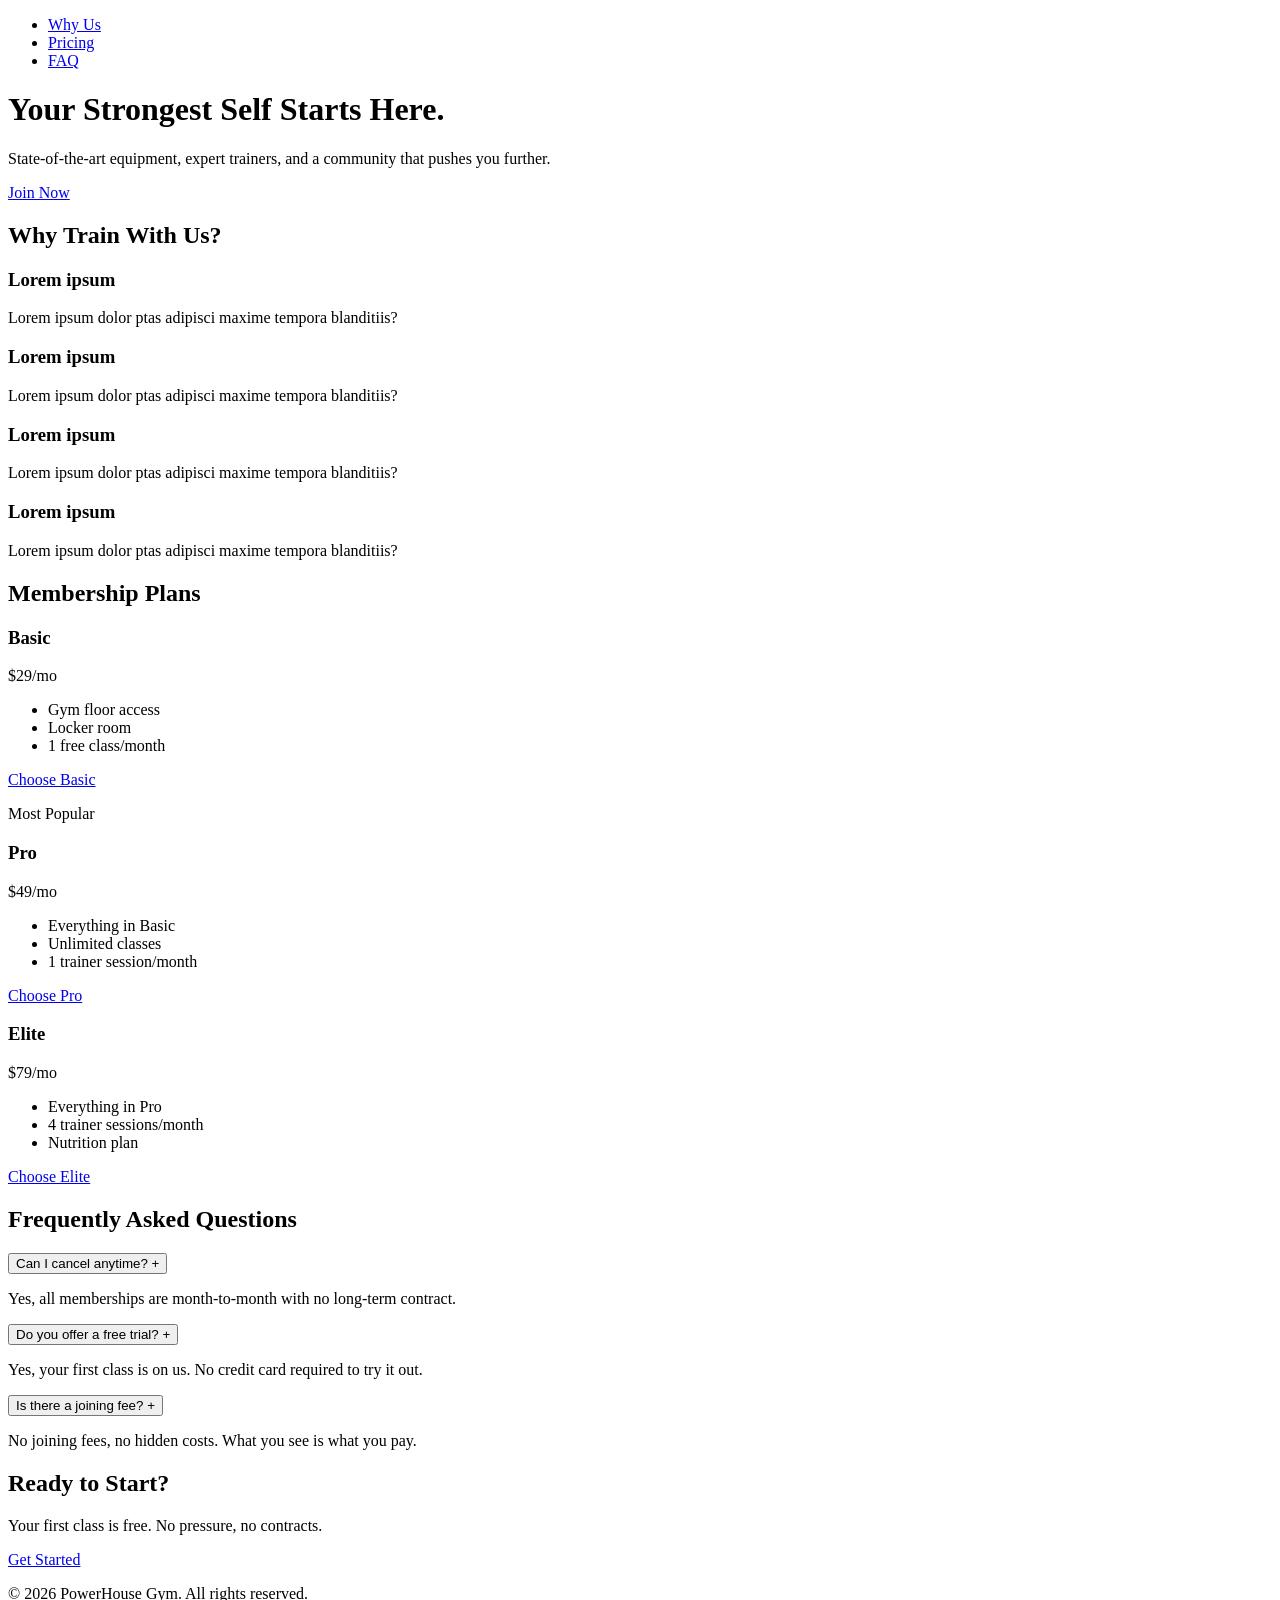
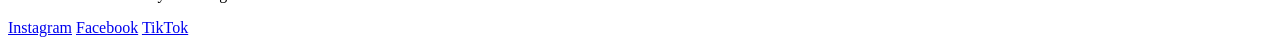
==== model.html @ 140e928f "model x final" ====
<!DOCTYPE html>
<html lang="en">
<head>
    <meta charset="UTF-8">
    <meta name="viewport" content="width=device-width, initial-scale=1.0">
    <title>Generic Gym</title>
    <link rel="stylesheet" href="./styles/style.css">
</head>
<body>
    <header class="hero">
        <nav>
            <div class="logo">

            </div>
            <ul class="nav-links">
                <li><a href="#benefits">Why Us</a></li>
                <li><a href="#pricing">Pricing</a></li>
                <li><a href="#faq">FAQ</a></li>
            </ul>
        </nav>

        <div class="hero-content">
            <h1>Your Strongest Self Starts Here.</h1>
            <p>State-of-the-art equipment, expert trainers, and a community that pushes you further.</p>
            <a href="#pricing" class="btn-primary">Join Now</a>
        </div>
    </header>
    <section id="benefits" class="benefits">
        <h2>Why Train With Us?</h2>
        <div class="benefits-grid">
            <div class="benefits-card">
                <h3>Lorem ipsum</h3>
                <p>Lorem ipsum dolor ptas adipisci maxime tempora blanditiis?</p>
            </div>
            <div class="benefits-card">
                <h3>Lorem ipsum</h3>
                <p>Lorem ipsum dolor ptas adipisci maxime tempora blanditiis?</p>
            </div>
            <div class="benefits-card">
                <h3>Lorem ipsum</h3>
                <p>Lorem ipsum dolor ptas adipisci maxime tempora blanditiis?</p>
            </div>
            <div class="benefits-card">
                <h3>Lorem ipsum</h3>
                <p>Lorem ipsum dolor ptas adipisci maxime tempora blanditiis?</p>
            </div>
        </div>
    </section>
    <section id="pricing" class="pricing">
        <h2>Membership Plans</h2>
        <div class="pricing-grid">
            <div class="price-card">
                <h3>Basic</h3>
                <p class="price">$29<span>/mo</span></p>
                <ul>
                    <li>Gym floor access</li>
                    <li>Locker room</li>
                    <li>1 free class/month</li>
                </ul>
                <a href="#" class="btn-secondary">Choose Basic</a>
            </div>

            <div class="price-card featured">
                <p class="badge">Most Popular</p>
                <h3>Pro</h3>
                <p class="price">$49<span>/mo</span></p>
                <ul>
                    <li>Everything in Basic</li>
                    <li>Unlimited classes</li>
                    <li>1 trainer session/month</li>
                </ul>
                <a href="#" class="btn-primary">Choose Pro</a>
            </div>

            <div class="price-card">
                <h3>Elite</h3>
                <p class="price">$79<span>/mo</span></p>
                <ul>
                    <li>Everything in Pro</li>
                    <li>4 trainer sessions/month</li>
                    <li>Nutrition plan</li>
                </ul>
                <a href="#" class="btn-secondary">Choose Elite</a>
            </div>
        </div>
    </section>
    <section id="faq" class="faq">
        <h2>Frequently Asked Questions</h2>
    
        <div class="faq-item">
            <button class="faq-question">Can I cancel anytime? <span>+</span></button>
            <p class="faq-answer">Yes, all memberships are month-to-month with no long-term contract.</p>
        </div>
    
        <div class="faq-item">
            <button class="faq-question">Do you offer a free trial? <span>+</span></button>
            <p class="faq-answer">Yes, your first class is on us. No credit card required to try it out.</p>
        </div>
    
        <div class="faq-item">
            <button class="faq-question">Is there a joining fee? <span>+</span></button>
            <p class="faq-answer">No joining fees, no hidden costs. What you see is what you pay.</p>
        </div>
    </section>
    
    <section class="final-cta">
        <h2>Ready to Start?</h2>
        <p>Your first class is free. No pressure, no contracts.</p>
        <a href="#pricing" class="btn-primary">Get Started</a>
    </section>
    
    <footer>
        <p>&copy; 2026 PowerHouse Gym. All rights reserved.</p>
        <div class="social-links">
            <a href="#">Instagram</a>
            <a href="#">Facebook</a>
            <a href="#">TikTok</a>
        </div>
    </footer>
</body>
</html>
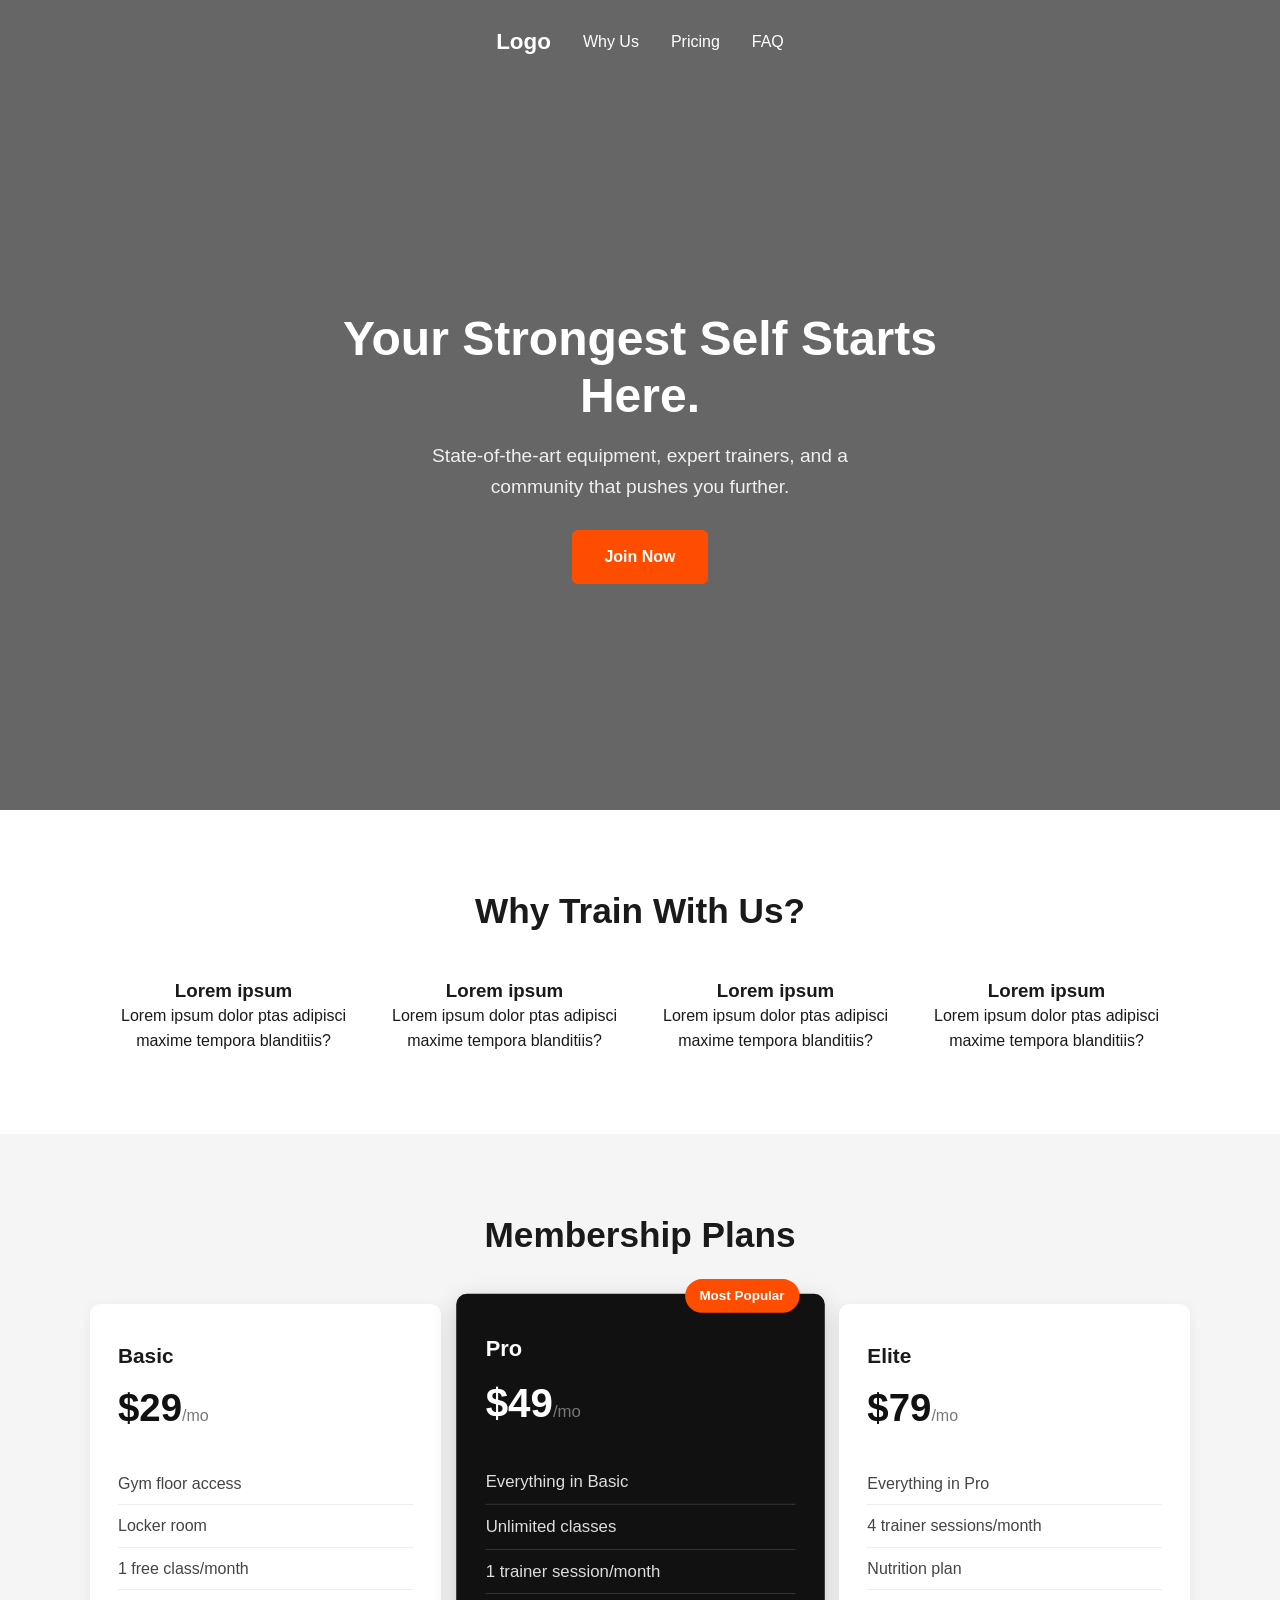
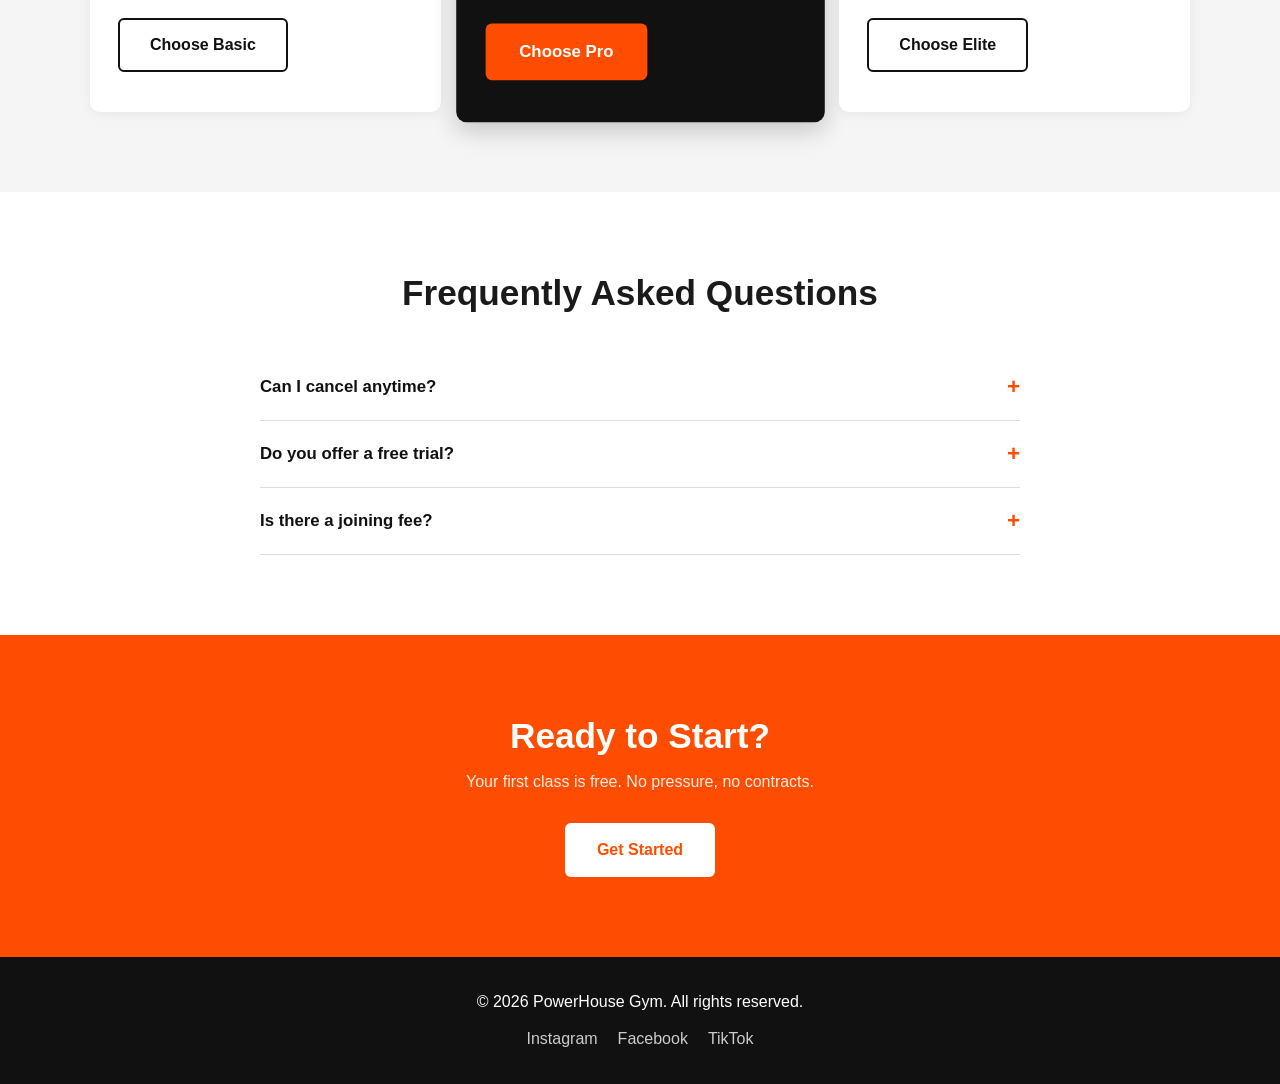
==== commit 99ba8b49: "Model finished. Now I will try to do it myself" ====
--- a/model.html
+++ b/model.html
@@ -4,13 +4,13 @@
     <meta charset="UTF-8">
     <meta name="viewport" content="width=device-width, initial-scale=1.0">
     <title>Generic Gym</title>
-    <link rel="stylesheet" href="./styles/style.css">
+    <link rel="stylesheet" href="./styles/model.css">
 </head>
 <body>
     <header class="hero">
-        <nav>
+        <nav class="nav-links">
             <div class="logo">
-
+                Logo
             </div>
             <ul class="nav-links">
                 <li><a href="#benefits">Why Us</a></li>
@@ -117,5 +117,7 @@
             <a href="#">TikTok</a>
         </div>
     </footer>
+    <script src="./scripts/model.js"></script>
+</body>
 </body>
 </html>
--- a/styles/model.css
+++ b/styles/model.css
@@ -0,0 +1,380 @@
+/* ---- Reset & Base Setup ---- */
+* {
+  margin: 0;
+  padding: 0;
+  box-sizing: border-box;
+}
+
+body {
+  font-family: 'Segoe UI', Arial, sans-serif;
+  line-height: 1.6;
+  color: #1a1a1a;
+}
+
+/* ---- Color & Spacing Variables ---- */
+:root {
+  --color-primary: #ff4d00;
+  --color-dark: #111111;
+  --color-light: #f5f5f5;
+  --max-width: 1100px;
+}
+
+a {
+  text-decoration: none;
+  color: inherit;
+}
+
+ul {
+  list-style: none;
+}
+
+h1, h2, h3 {
+  line-height: 1.2;
+}
+
+/* ---- Navigation ---- */
+nav {
+  display: flex;
+  justify-content: space-between;
+  align-items: center;
+  max-width: var(--max-width);
+  margin: 0 auto;
+  padding: 24px 20px;
+}
+
+.logo {
+  font-size: 1.4rem;
+  font-weight: bold;
+  color: white;
+}
+
+.nav-links {
+  display: flex;
+  gap: 32px;
+}
+
+.nav-links a {
+  color: white;
+  font-weight: 500;
+}
+
+/* ---- Hero ---- */
+.hero {
+  background: linear-gradient(rgba(0,0,0,0.6), rgba(0,0,0,0.6)),
+              url('https://images.unsplash.com/photo-1534438327276-14e5300c3a48?w=1600') center/cover;
+  min-height: 90vh;
+  display: flex;
+  flex-direction: column;
+}
+
+.hero-content {
+  flex: 1;
+  display: flex;
+  flex-direction: column;
+  justify-content: center;
+  align-items: center;
+  text-align: center;
+  padding: 20px;
+  color: white;
+}
+
+.hero-content h1 {
+  font-size: 3rem;
+  max-width: 700px;
+  margin-bottom: 16px;
+}
+
+.hero-content p {
+  font-size: 1.2rem;
+  max-width: 500px;
+  margin-bottom: 28px;
+  opacity: 0.9;
+}
+
+/* ---- Buttons ---- */
+.btn-primary {
+  background: var(--color-primary);
+  color: white;
+  padding: 14px 32px;
+  border-radius: 6px;
+  font-weight: bold;
+  display: inline-block;
+  transition: transform 0.2s ease, background 0.2s ease;
+}
+
+.btn-primary:hover {
+  background: #e04400;
+  transform: translateY(-2px);
+}
+
+/* ---- Benefits ---- */
+.benefits {
+  max-width: var(--max-width);
+  margin: 0 auto;
+  padding: 80px 20px;
+  text-align: center;
+}
+
+.benefits h2 {
+  font-size: 2.2rem;
+  margin-bottom: 48px;
+}
+
+.benefits-grid {
+  display: grid;
+  grid-template-columns: repeat(4, 1fr);
+  gap: 24px;
+}
+
+.benefit-card {
+  background: var(--color-light);
+  padding: 32px 20px;
+  border-radius: 10px;
+  text-align: left;
+  transition: transform 0.2s ease;
+}
+
+.benefit-card:hover {
+  transform: translateY(-6px);
+}
+
+.benefit-card h3 {
+  color: var(--color-primary);
+  margin-bottom: 12px;
+  font-size: 1.15rem;
+}
+
+.benefit-card p {
+  font-size: 0.95rem;
+  color: #444;
+}
+
+/* ---- Responsive: tablets ---- */
+@media (max-width: 900px) {
+  .benefits-grid {
+    grid-template-columns: repeat(2, 1fr);
+  }
+}
+
+/* ---- Responsive: phones ---- */
+@media (max-width: 500px) {
+  .benefits-grid {
+    grid-template-columns: 1fr;
+  }
+
+  .hero-content h1 {
+    font-size: 2rem;
+  }
+
+  .nav-links {
+    display: none;
+  }
+}
+
+/* ---- Pricing ---- */
+.pricing {
+  background: var(--color-light);
+  padding: 80px 20px;
+  text-align: center;
+}
+
+.pricing h2 {
+  font-size: 2.2rem;
+  margin-bottom: 48px;
+}
+
+.pricing-grid {
+  display: grid;
+  grid-template-columns: repeat(3, 1fr);
+  gap: 24px;
+  max-width: var(--max-width);
+  margin: 0 auto;
+  align-items: center;
+}
+
+.price-card {
+  background: white;
+  border-radius: 10px;
+  padding: 40px 28px;
+  text-align: left;
+  box-shadow: 0 2px 12px rgba(0,0,0,0.06);
+  position: relative;
+}
+
+.price-card h3 {
+  font-size: 1.3rem;
+  margin-bottom: 8px;
+}
+
+.price {
+  font-size: 2.4rem;
+  font-weight: bold;
+  color: var(--color-dark);
+  margin-bottom: 24px;
+}
+
+.price span {
+  font-size: 1rem;
+  font-weight: normal;
+  color: #777;
+}
+
+.price-card ul {
+  margin-bottom: 28px;
+}
+
+.price-card li {
+  padding: 8px 0;
+  color: #444;
+  border-bottom: 1px solid #eee;
+}
+
+.btn-secondary {
+  display: inline-block;
+  border: 2px solid var(--color-dark);
+  color: var(--color-dark);
+  padding: 12px 30px;
+  border-radius: 6px;
+  font-weight: bold;
+  transition: background 0.2s ease, color 0.2s ease;
+}
+
+.btn-secondary:hover {
+  background: var(--color-dark);
+  color: white;
+}
+
+/* ---- Featured card stands out ---- */
+.price-card.featured {
+  background: var(--color-dark);
+  color: white;
+  transform: scale(1.05);
+  box-shadow: 0 8px 24px rgba(0,0,0,0.2);
+}
+
+.price-card.featured h3,
+.price-card.featured .price {
+  color: white;
+}
+
+.price-card.featured li {
+  color: #ddd;
+  border-bottom: 1px solid #333;
+}
+
+.badge {
+  position: absolute;
+  top: -14px;
+  right: 24px;
+  background: var(--color-primary);
+  color: white;
+  padding: 6px 14px;
+  border-radius: 20px;
+  font-size: 0.8rem;
+  font-weight: bold;
+}
+
+/* ---- Responsive ---- */
+@media (max-width: 900px) {
+  .pricing-grid {
+    grid-template-columns: 1fr;
+  }
+
+  .price-card.featured {
+    transform: scale(1);
+  }
+}
+
+/* ---- FAQ ---- */
+.faq {
+  max-width: 800px;
+  margin: 0 auto;
+  padding: 80px 20px;
+}
+
+.faq h2 {
+  text-align: center;
+  font-size: 2.2rem;
+  margin-bottom: 40px;
+}
+
+.faq-item {
+  border-bottom: 1px solid #ddd;
+}
+
+.faq-question {
+  width: 100%;
+  background: none;
+  border: none;
+  cursor: pointer;
+  display: flex;
+  justify-content: space-between;
+  align-items: center;
+  padding: 20px 0;
+  font-size: 1.05rem;
+  font-weight: 600;
+  text-align: left;
+  color: var(--color-dark);
+}
+
+.faq-question span {
+  font-size: 1.4rem;
+  color: var(--color-primary);
+  transition: transform 0.2s ease;
+}
+
+.faq-answer {
+  display: none;
+  padding-bottom: 20px;
+  color: #555;
+}
+
+/* ---- Final CTA ---- */
+.final-cta {
+  background: var(--color-primary);
+  color: white;
+  text-align: center;
+  padding: 80px 20px;
+}
+
+.final-cta h2 {
+  font-size: 2.2rem;
+  margin-bottom: 12px;
+}
+
+.final-cta p {
+  margin-bottom: 28px;
+  opacity: 0.9;
+}
+
+.final-cta .btn-primary {
+  background: white;
+  color: var(--color-primary);
+}
+
+.final-cta .btn-primary:hover {
+  background: #f0f0f0;
+}
+
+/* ---- Footer ---- */
+footer {
+  background: var(--color-dark);
+  color: white;
+  text-align: center;
+  padding: 32px 20px;
+}
+
+.social-links {
+  display: flex;
+  justify-content: center;
+  gap: 20px;
+  margin-top: 12px;
+}
+
+.social-links a {
+  color: #ccc;
+}
+
+.social-links a:hover {
+  color: white;
+}
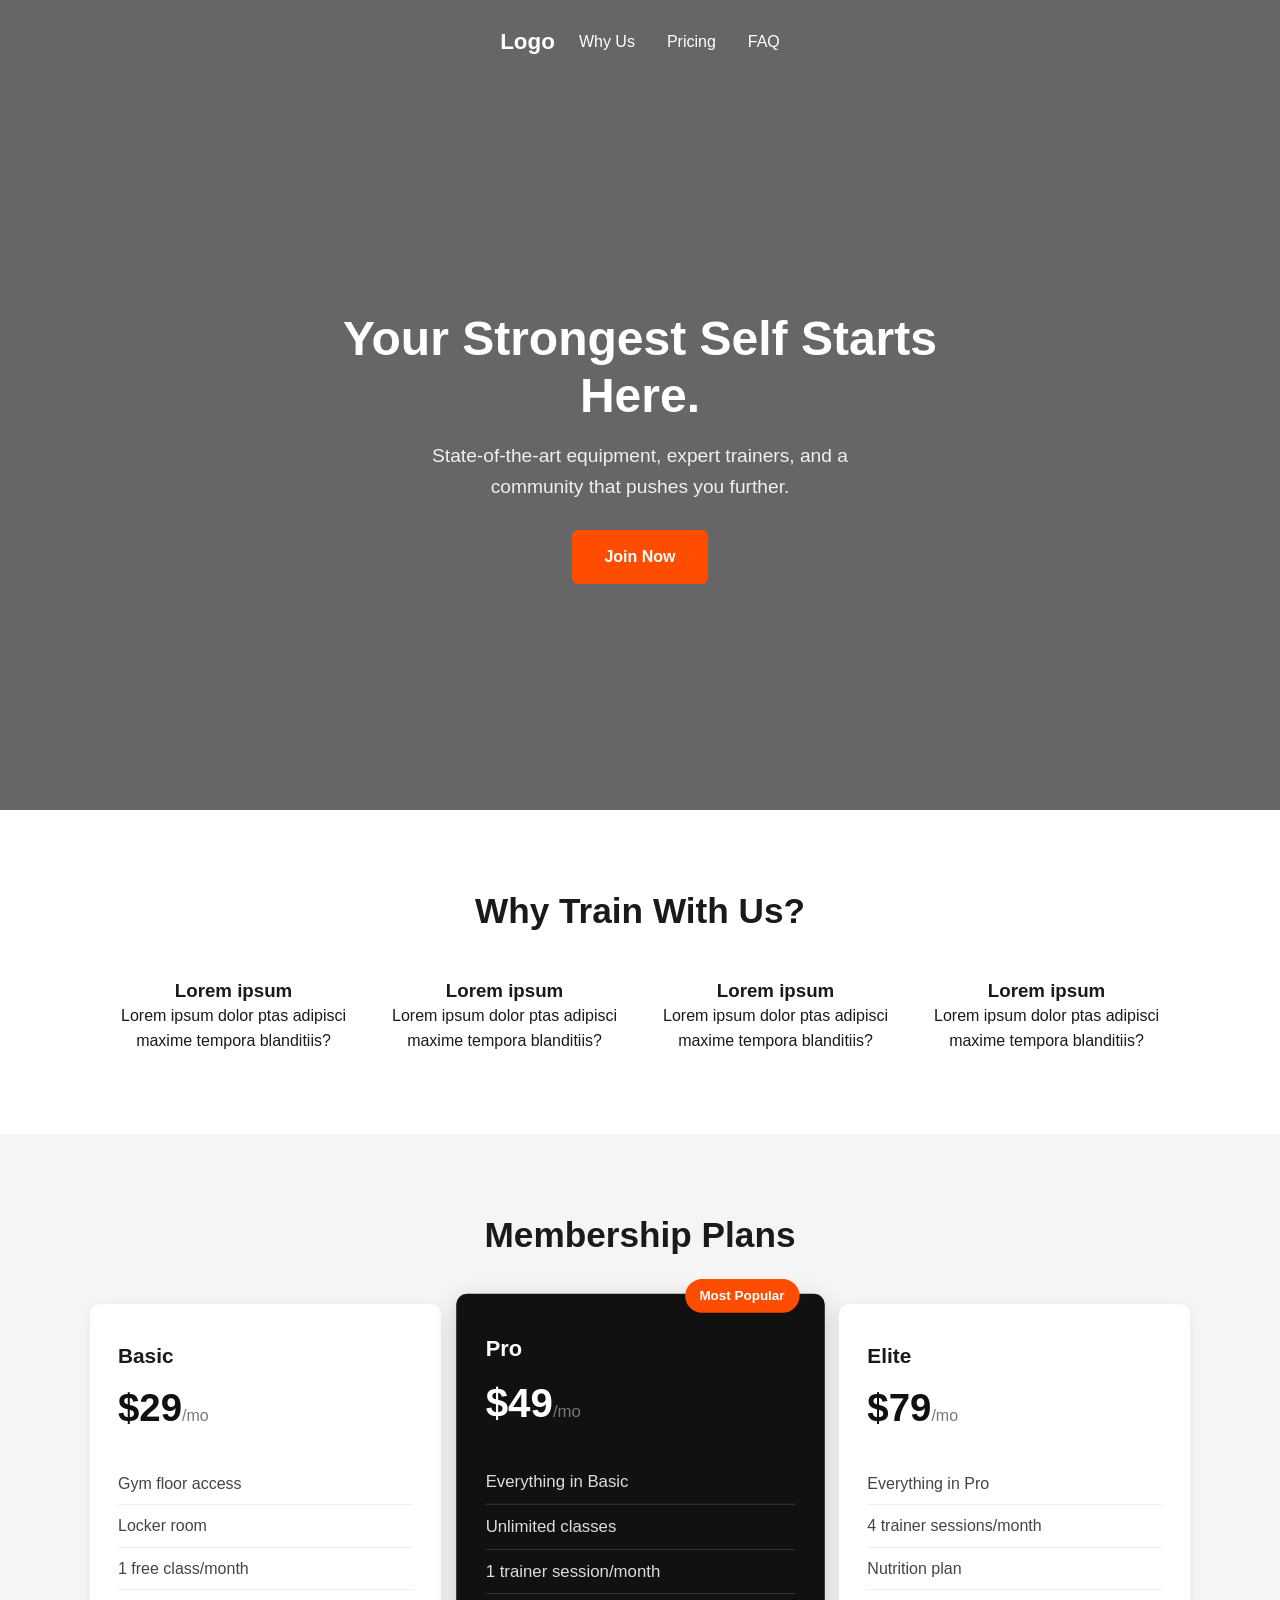
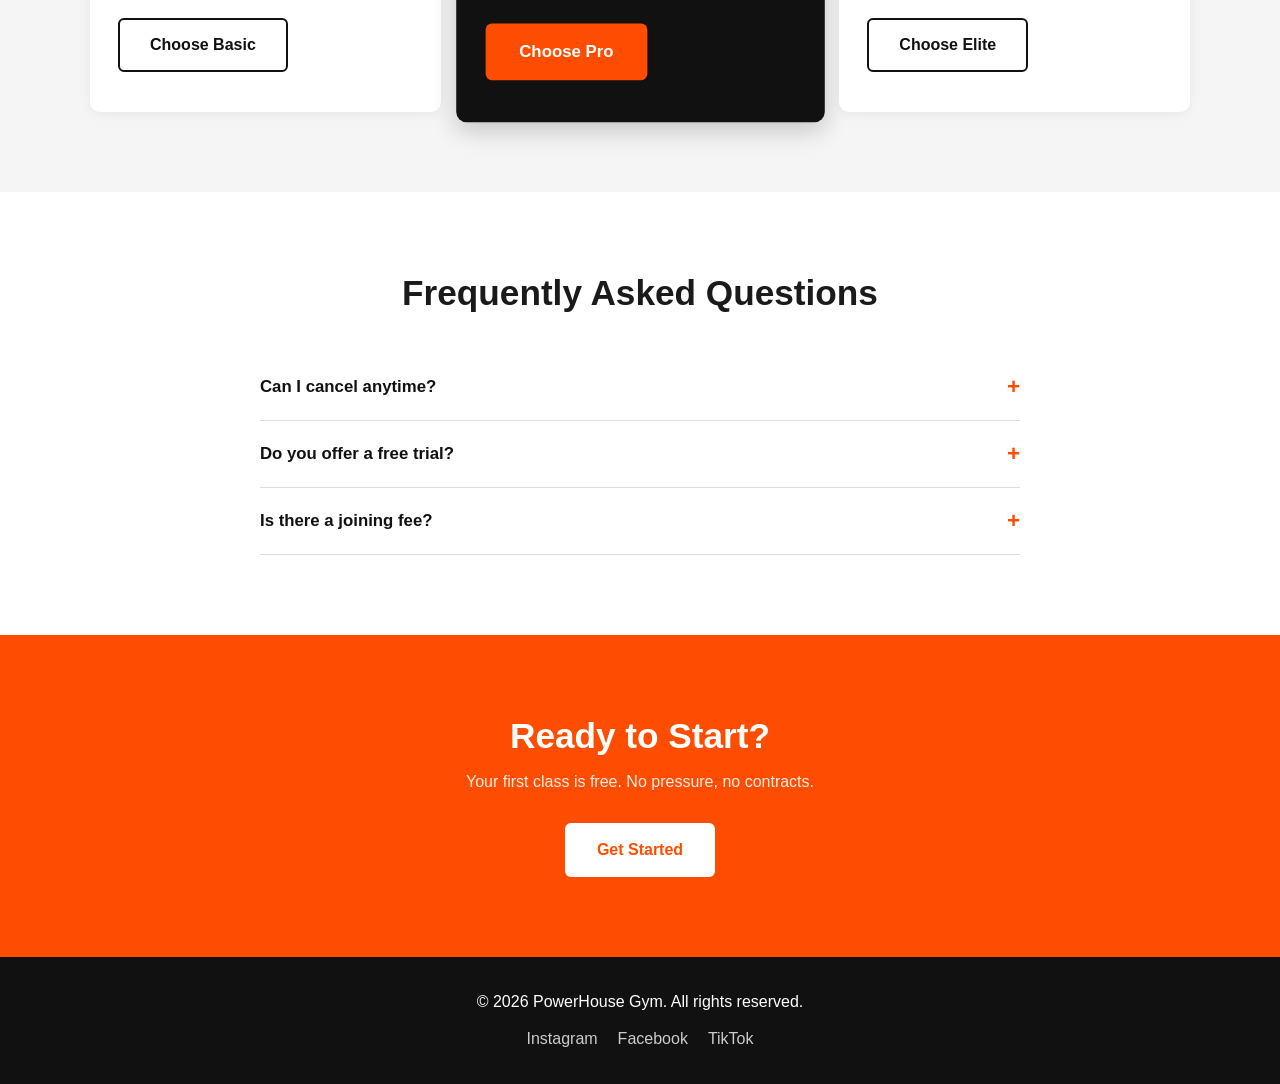
==== commit c3617e96: "starting" ====
--- a/model.html
+++ b/model.html
@@ -8,7 +8,7 @@
 </head>
 <body>
     <header class="hero">
-        <nav class="nav-links">
+        <nav>
             <div class="logo">
                 Logo
             </div>
--- a/styles/model.css
+++ b/styles/model.css
@@ -33,14 +33,17 @@
 }
 
 /* ---- Navigation ---- */
+
 nav {
   display: flex;
   justify-content: space-between;
   align-items: center;
+  gap: 24px;
   max-width: var(--max-width);
   margin: 0 auto;
   padding: 24px 20px;
 }
+
 
 .logo {
   font-size: 1.4rem;
